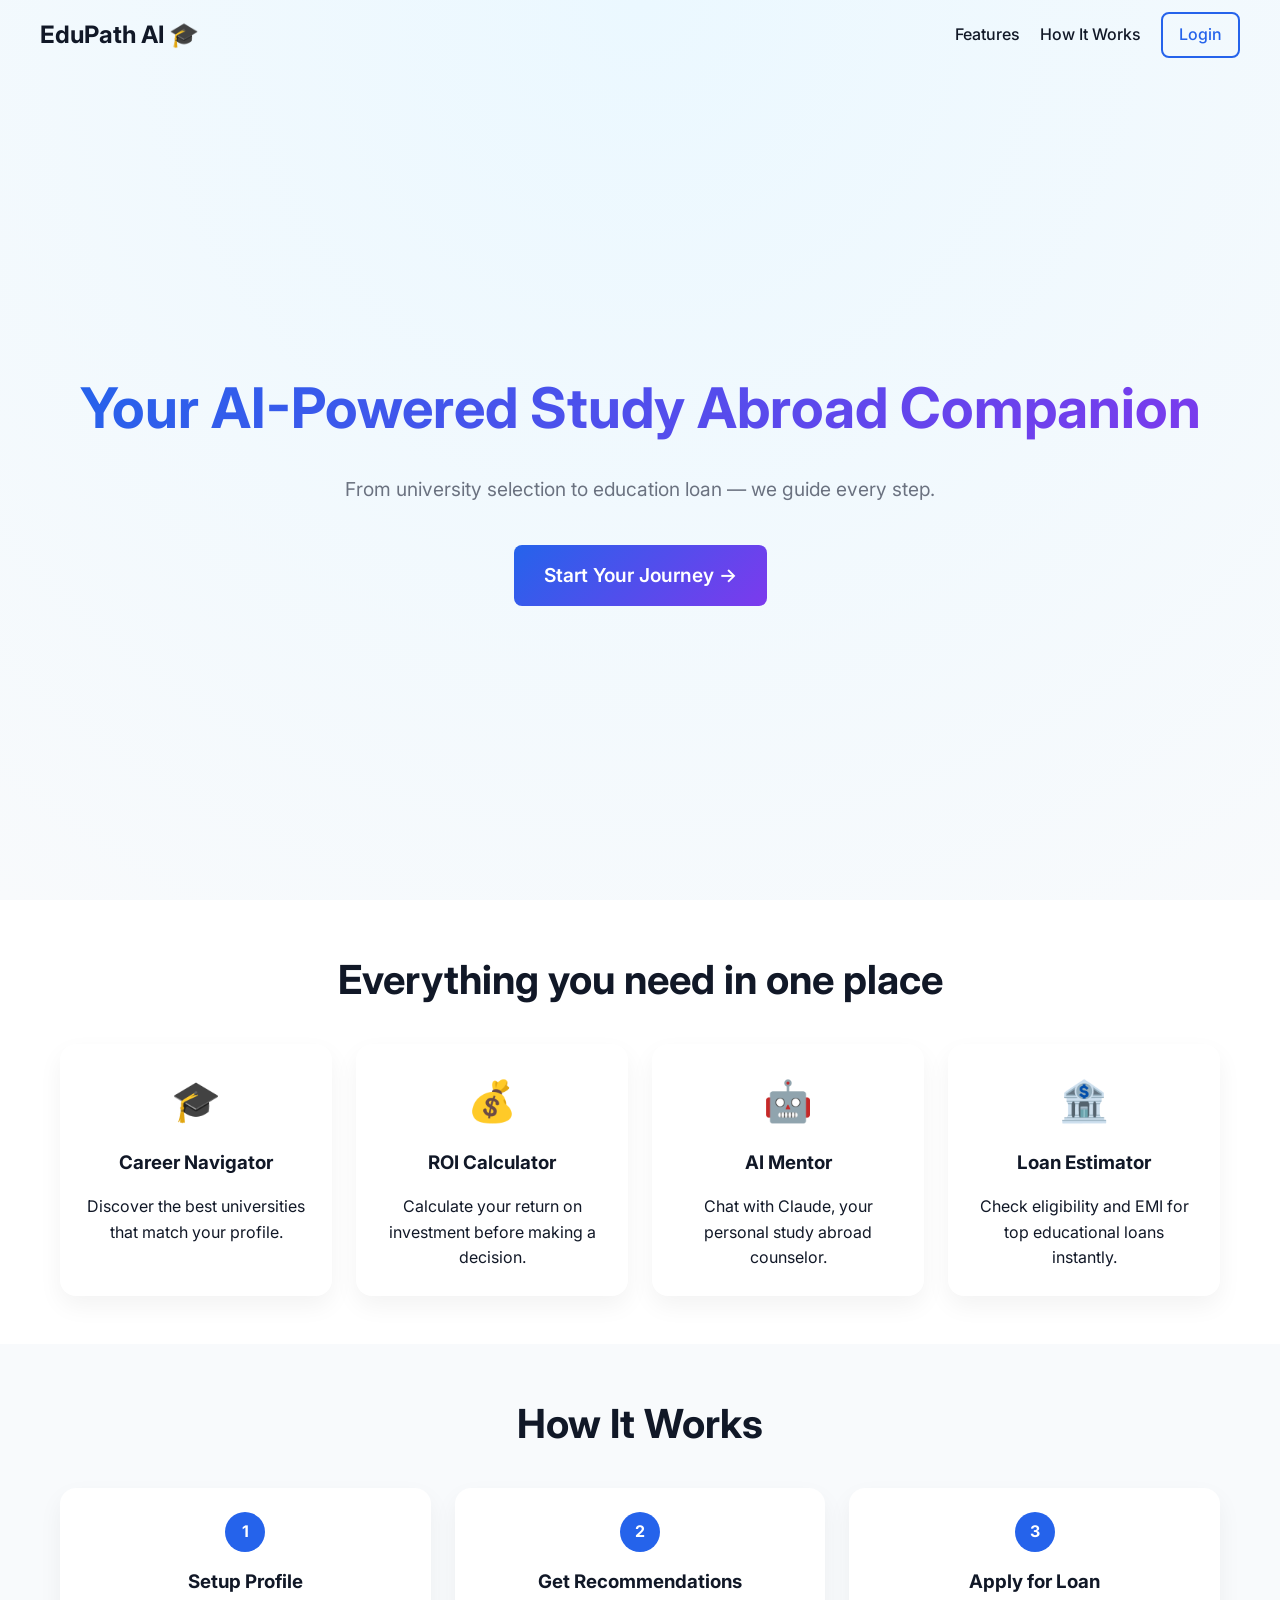
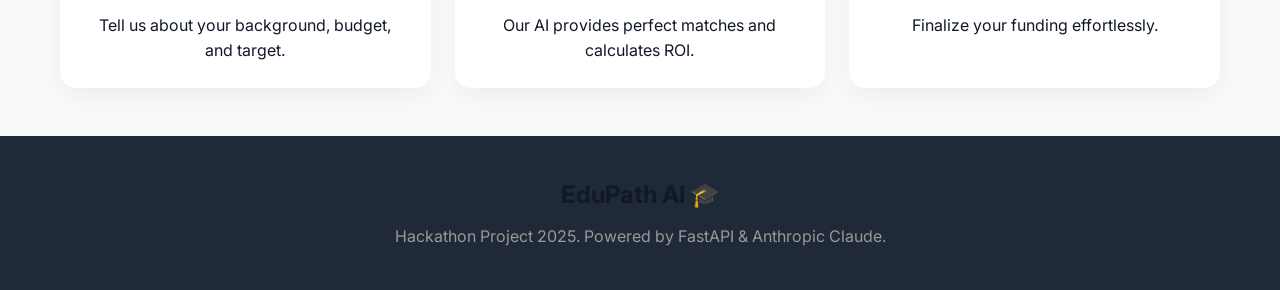
==== frontend/index.html @ 9eb5df13 "Initial commit for Edupath AI hackathon project" ====
<!DOCTYPE html>
<html lang="en">
<head>
    <meta charset="UTF-8">
    <meta name="viewport" content="width=device-width, initial-scale=1.0">
    <title>EduPath AI - Start Your Study Abroad Journey</title>
    <link rel="stylesheet" href="css/style.css">
    <script src="js/auth.js" defer></script>
    <script>
        document.addEventListener("DOMContentLoaded", () => {
            const nav = document.querySelector(".navbar");
            window.addEventListener("scroll", () => {
                if (window.scrollY > 50) nav.classList.add("scrolled");
                else nav.classList.remove("scrolled");
            });

            // If already logged in, change CTA to Dashboard
            if(auth.isLoggedIn()) {
                const startBtn = document.getElementById("startBtn");
                startBtn.innerText = "Go to Dashboard →";
                startBtn.href = "dashboard.html";
            }
        });
    </script>
</head>
<body>

    <nav class="navbar">
        <div class="logo"><h2>EduPath AI 🎓</h2></div>
        <div class="nav-links main-nav">
            <a href="#features">Features</a>
            <a href="#how-it-works">How It Works</a>
            <a href="onboarding.html" class="btn btn-outline" style="padding: 8px 16px;">Login</a>
        </div>
    </nav>

    <section class="hero">
        <div class="container">
            <h1>Your AI-Powered Study Abroad Companion</h1>
            <p>From university selection to education loan — we guide every step.</p>
            <a href="onboarding.html" id="startBtn" class="btn btn-primary" style="font-size: 1.2rem; padding: 15px 30px;">Start Your Journey →</a>
        </div>
    </section>

    <section id="features" class="py-12" style="background: white;">
        <div class="container text-center">
            <h2 class="mb-4" style="font-size: 2.5rem;">Everything you need in one place</h2>
            <div class="grid grid-cols-4 gap-6 mt-8">
                <div class="card glass">
                    <div class="feature-icon">🎓</div>
                    <h3>Career Navigator</h3>
                    <p class="text-muted mt-4">Discover the best universities that match your profile.</p>
                </div>
                <div class="card glass">
                    <div class="feature-icon">💰</div>
                    <h3>ROI Calculator</h3>
                    <p class="text-muted mt-4">Calculate your return on investment before making a decision.</p>
                </div>
                <div class="card glass">
                    <div class="feature-icon">🤖</div>
                    <h3>AI Mentor</h3>
                    <p class="text-muted mt-4">Chat with Claude, your personal study abroad counselor.</p>
                </div>
                <div class="card glass">
                    <div class="feature-icon">🏦</div>
                    <h3>Loan Estimator</h3>
                    <p class="text-muted mt-4">Check eligibility and EMI for top educational loans instantly.</p>
                </div>
            </div>
        </div>
    </section>

    <section id="how-it-works" class="py-12">
        <div class="container text-center">
            <h2 class="mb-4" style="font-size: 2.5rem;">How It Works</h2>
            <div class="grid grid-cols-3 gap-6 mt-8" style="grid-template-columns: repeat(3, 1fr) !important;">
                <div class="card">
                    <div style="width: 40px; height: 40px; border-radius: 50%; background: var(--primary); color: white; display: flex; align-items: center; justify-content: center; margin: 0 auto 15px; font-weight: bold;">1</div>
                    <h3>Setup Profile</h3>
                    <p class="text-muted mt-4">Tell us about your background, budget, and target.</p>
                </div>
                <div class="card">
                    <div style="width: 40px; height: 40px; border-radius: 50%; background: var(--primary); color: white; display: flex; align-items: center; justify-content: center; margin: 0 auto 15px; font-weight: bold;">2</div>
                    <h3>Get Recommendations</h3>
                    <p class="text-muted mt-4">Our AI provides perfect matches and calculates ROI.</p>
                </div>
                <div class="card">
                    <div style="width: 40px; height: 40px; border-radius: 50%; background: var(--primary); color: white; display: flex; align-items: center; justify-content: center; margin: 0 auto 15px; font-weight: bold;">3</div>
                    <h3>Apply for Loan</h3>
                    <p class="text-muted mt-4">Finalize your funding effortlessly.</p>
                </div>
            </div>
        </div>
    </section>

    <footer style="background: var(--dark); color: white; text-align: center; padding: 40px 20px;">
        <div class="container">
            <h2>EduPath AI 🎓</h2>
            <p style="margin-top: 10px; color: #999;">Hackathon Project 2025. Powered by FastAPI & Anthropic Claude.</p>
        </div>
    </footer>

</body>
</html>
---- frontend/css/style.css ----
@import url('https://fonts.googleapis.com/css2?family=Inter:wght@300;400;500;600;700&display=swap');

:root {
  --primary: #2563EB;
  --secondary: #7C3AED;
  --success: #10B981;
  --danger: #EF4444;
  --warning: #F59E0B;
  --dark: #1F2937;
  --light: #F3F4F6;
  --white: #FFFFFF;
  --bg: #F8FAFC;
  --text-main: #111827;
  --text-muted: #6B7280;
}

* {
  box-sizing: border-box;
  margin: 0;
  padding: 0;
  font-family: 'Inter', sans-serif;
}

body {
  background-color: var(--bg);
  color: var(--text-main);
  line-height: 1.6;
}

/* Glassmorphism Classes */
.glass {
  background: rgba(255, 255, 255, 0.7);
  backdrop-filter: blur(12px);
  -webkit-backdrop-filter: blur(12px);
  border: 1px solid rgba(255, 255, 255, 0.3);
  box-shadow: 0 4px 30px rgba(0, 0, 0, 0.05);
}

.card {
  background: var(--white);
  border-radius: 16px;
  padding: 24px;
  box-shadow: 0 10px 25px rgba(0, 0, 0, 0.05);
  transition: transform 0.3s ease, box-shadow 0.3s ease;
}

.card:hover {
  transform: translateY(-5px);
  box-shadow: 0 20px 40px rgba(0, 0, 0, 0.1);
}

/* Typography */
h1, h2, h3, h4 { color: var(--text-main); font-weight: 700; }
a { text-decoration: none; color: inherit; }

/* Buttons */
.btn {
  display: inline-block;
  padding: 12px 24px;
  border-radius: 8px;
  font-weight: 600;
  cursor: pointer;
  border: none;
  transition: all 0.3s ease;
  text-align: center;
}

.btn-primary {
  background: linear-gradient(135deg, var(--primary), var(--secondary));
  color: white;
}

.btn-primary:hover {
  transform: scale(1.05);
  box-shadow: 0 10px 20px rgba(37, 99, 235, 0.3);
}

.btn-outline {
  background: transparent;
  border: 2px solid var(--primary);
  color: var(--primary);
}
.btn-outline:hover {
  background: var(--primary);
  color: white;
}

/* Layout Setup */
.container {
  max-width: 1200px;
  margin: 0 auto;
  padding: 0 20px;
}

.navbar {
  position: fixed;
  top: 0; left: 0; right: 0;
  height: 70px;
  display: flex;
  justify-content: space-between;
  align-items: center;
  z-index: 1000;
  padding: 0 40px;
  transition: all 0.3s ease;
}
.navbar.scrolled {
  background: rgba(255,255,255,0.9);
  backdrop-filter: blur(10px);
  box-shadow: 0 2px 10px rgba(0,0,0,0.05);
}

.nav-links { display: flex; gap: 20px; align-items: center; }
.nav-links a { font-weight: 500; transition: color 0.2s; }
.nav-links a:hover { color: var(--primary); }

.hero {
  min-height: 100vh;
  display: flex;
  align-items: center;
  justify-content: center;
  text-align: center;
  background: radial-gradient(circle at top, #EBF8FF, var(--bg));
  padding-top: 70px;
}

.hero h1 { font-size: 3.5rem; margin-bottom: 20px; background: linear-gradient(135deg, var(--primary), var(--secondary)); -webkit-background-clip: text; -webkit-text-fill-color: transparent;}
.hero p { font-size: 1.2rem; color: var(--text-muted); margin-bottom: 40px;}

/* Utils */
.flex { display: flex; }
.grid { display: grid; }
.grid-cols-2 { grid-template-columns: repeat(2, 1fr); }
.grid-cols-4 { grid-template-columns: repeat(4, 1fr); }
.items-center { align-items: center; }
.justify-between { justify-content: space-between; }
.gap-4 { gap: 1rem; }
.gap-6 { gap: 1.5rem; }
.mt-4 { margin-top: 1rem; }
.mb-4 { margin-bottom: 1rem; }
.mt-8 { margin-top: 2rem; }
.py-12 { padding-top: 3rem; padding-bottom: 3rem; }
.w-full { width: 100%; }
.text-center { text-align: center; }

@media (max-width: 768px) {
  .navbar { padding: 0 20px; }
  .grid-cols-4 { grid-template-columns: 1fr; }
  .grid-cols-2 { grid-template-columns: 1fr; }
  .nav-links.main-nav { display: none; }
  .hero h1 { font-size: 2.5rem; }
}

/* Skeleton Loading */
.skeleton {
  background: #eee;
  background: linear-gradient(110deg, #ececec 8%, #f5f5f5 18%, #ececec 33%);
  border-radius: 5px;
  background-size: 200% 100%;
  animation: 1.5s shine linear infinite;
}
@keyframes shine { to { background-position-x: -200%; } }

/* Forms */
input, select {
  width: 100%;
  padding: 12px;
  border-radius: 8px;
  border: 1px solid #ccc;
  margin-top: 5px;
  font-size: 1rem;
}
input:focus, select:focus {
  outline: none;
  border-color: var(--primary);
  box-shadow: 0 0 0 3px rgba(37,99,235,0.1);
}

label { font-weight: 600; font-size: 0.9rem; color: var(--dark); }

.feature-icon {
  font-size: 2.5rem;
  margin-bottom: 15px;
}

/* Chat UI specific */
.chat-container {
  height: calc(100vh - 120px);
  display: flex;
  flex-direction: column;
}
.chat-messages {
  flex-grow: 1;
  overflow-y: auto;
  padding: 20px;
  display: flex;
  flex-direction: column;
  gap: 15px;
}
.bubble {
  max-width: 80%;
  padding: 12px 18px;
  border-radius: 16px;
  line-height: 1.5;
}
.bubble.user {
  background: var(--primary);
  color: white;
  align-self: flex-end;
  border-bottom-right-radius: 4px;
}
.bubble.ai {
  background: var(--light);
  color: var(--dark);
  align-self: flex-start;
  border-bottom-left-radius: 4px;
}
.chat-input-area {
  padding: 15px 20px;
  background: white;
  border-top: 1px solid #eee;
  display: flex;
  gap: 10px;
}
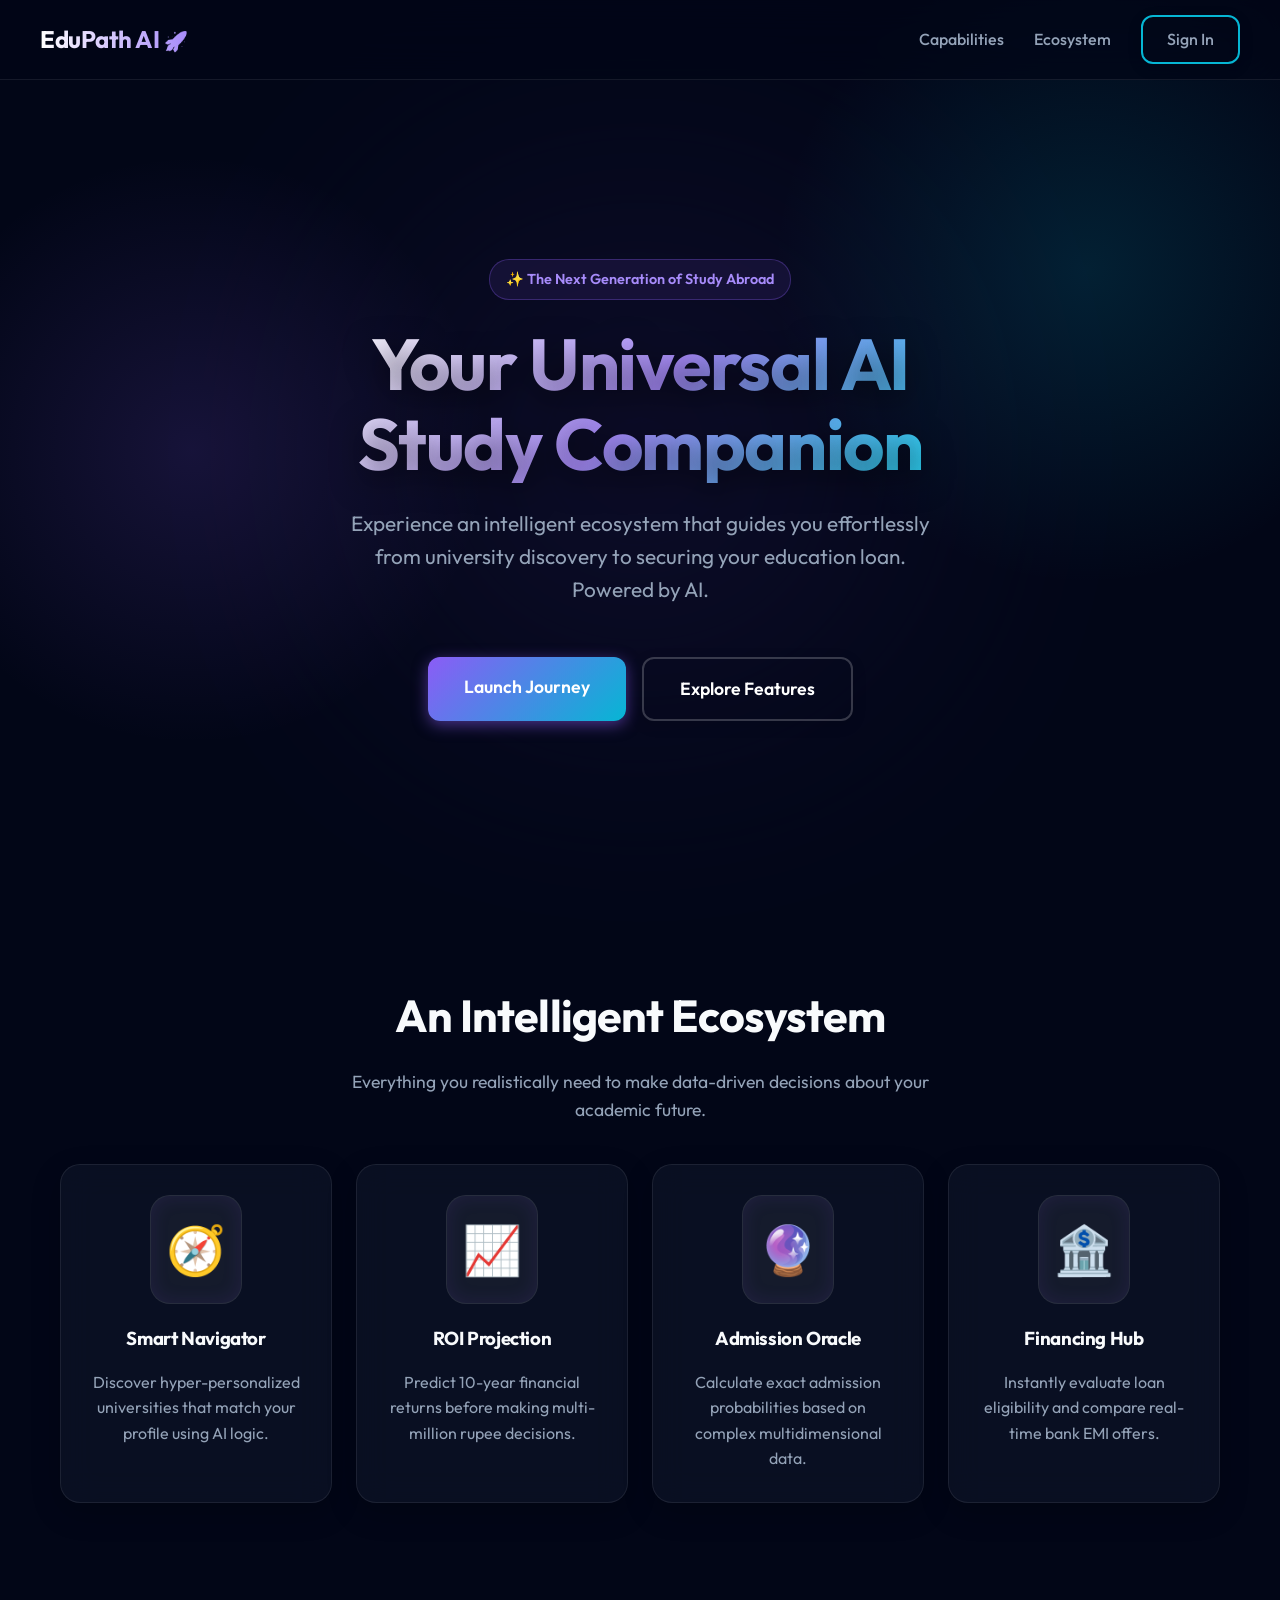
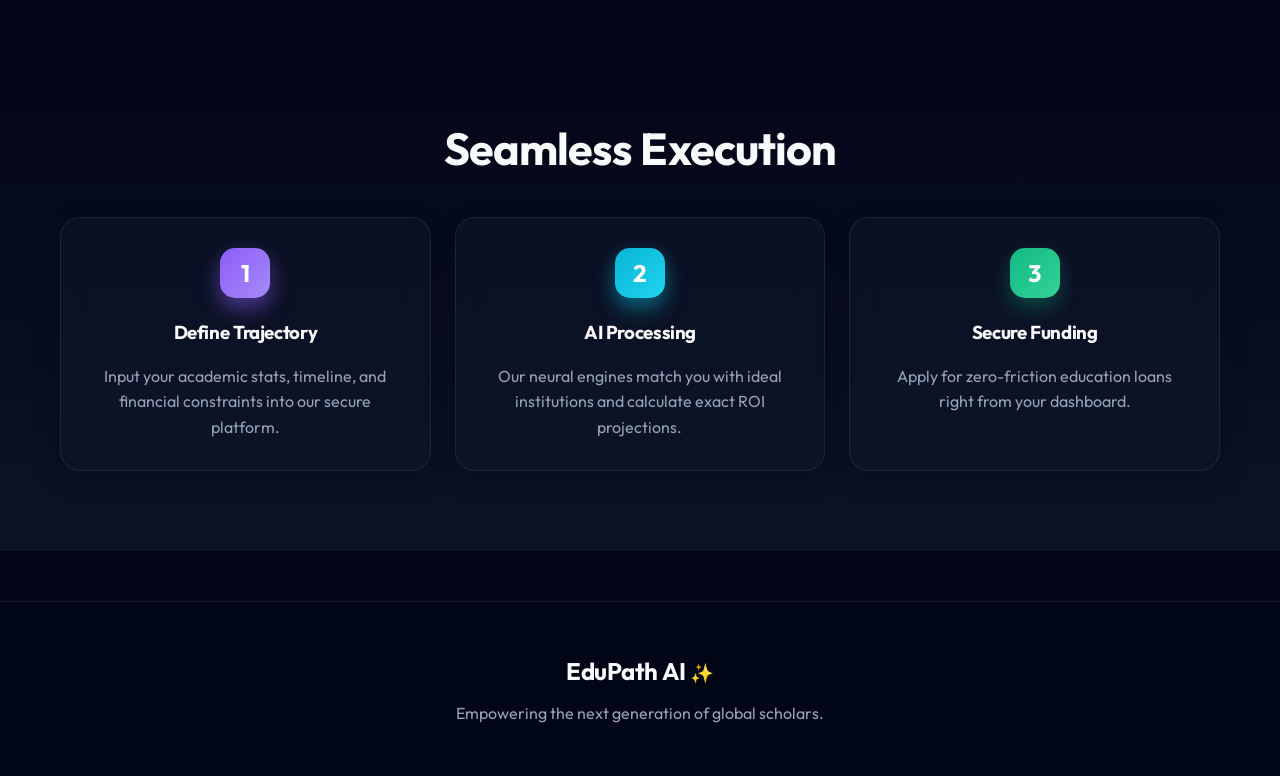
==== commit a597018c: "Refactor UI: Modernize platform with premium Anti-Gravity dark mode theme" ====
--- a/frontend/index.html
+++ b/frontend/index.html
@@ -10,93 +10,110 @@
         document.addEventListener("DOMContentLoaded", () => {
             const nav = document.querySelector(".navbar");
             window.addEventListener("scroll", () => {
-                if (window.scrollY > 50) nav.classList.add("scrolled");
-                else nav.classList.remove("scrolled");
+                if (window.scrollY > 50) nav.style.background = "rgba(2, 6, 23, 0.9)";
+                else nav.style.background = "rgba(2, 6, 23, 0.7)";
             });
 
-            // If already logged in, change CTA to Dashboard
             if(auth.isLoggedIn()) {
                 const startBtn = document.getElementById("startBtn");
                 startBtn.innerText = "Go to Dashboard →";
                 startBtn.href = "dashboard.html";
             }
+
+            // Animate on scroll
+            const observer = new IntersectionObserver(entries => {
+                entries.forEach(entry => {
+                    if(entry.isIntersecting) {
+                        entry.target.classList.add('fade-in');
+                    }
+                });
+            });
+            document.querySelectorAll('.card').forEach(el => observer.observe(el));
         });
     </script>
 </head>
 <body>
 
     <nav class="navbar">
-        <div class="logo"><h2>EduPath AI 🎓</h2></div>
+        <div class="logo"><h2>EduPath AI <span style="font-size:1.2rem">🚀</span></h2></div>
+        <div class="hamburger" onclick="document.querySelector('.main-nav').classList.toggle('show')">☰</div>
         <div class="nav-links main-nav">
-            <a href="#features">Features</a>
-            <a href="#how-it-works">How It Works</a>
-            <a href="onboarding.html" class="btn btn-outline" style="padding: 8px 16px;">Login</a>
+            <a href="#features">Capabilities</a>
+            <a href="#how-it-works">Ecosystem</a>
+            <a href="onboarding.html" class="btn btn-outline" style="padding: 10px 24px;">Sign In</a>
         </div>
     </nav>
 
     <section class="hero">
-        <div class="container">
-            <h1>Your AI-Powered Study Abroad Companion</h1>
-            <p>From university selection to education loan — we guide every step.</p>
-            <a href="onboarding.html" id="startBtn" class="btn btn-primary" style="font-size: 1.2rem; padding: 15px 30px;">Start Your Journey →</a>
+        <div class="container fade-in">
+            <div style="display:inline-block; padding: 8px 16px; background: rgba(139, 92, 246, 0.1); border: 1px solid rgba(139, 92, 246, 0.3); border-radius: 20px; color: #a78bfa; font-weight:600; margin-bottom: 24px; font-size:0.9rem;">
+                ✨ The Next Generation of Study Abroad
+            </div>
+            <h1>Your Universal AI<br>Study Companion</h1>
+            <p>Experience an intelligent ecosystem that guides you effortlessly from university discovery to securing your education loan. Powered by AI.</p>
+            <div class="flex gap-4" style="justify-content:center;">
+                <a href="onboarding.html" id="startBtn" class="btn btn-primary" style="font-size: 1.1rem; padding: 16px 36px;">Launch Journey</a>
+                <a href="#features" class="btn btn-outline" style="font-size: 1.1rem; padding: 16px 36px; border-color: rgba(255,255,255,0.2); color:white;">Explore Features</a>
+            </div>
         </div>
     </section>
 
-    <section id="features" class="py-12" style="background: white;">
+    <section id="features" class="py-12" style="position:relative;">
         <div class="container text-center">
-            <h2 class="mb-4" style="font-size: 2.5rem;">Everything you need in one place</h2>
+            <h2 class="mb-4" style="font-size: 2.8rem;">An Intelligent Ecosystem</h2>
+            <p class="text-muted" style="max-width:600px; margin:0 auto 40px auto; font-size:1.1rem;">Everything you realistically need to make data-driven decisions about your academic future.</p>
             <div class="grid grid-cols-4 gap-6 mt-8">
-                <div class="card glass">
-                    <div class="feature-icon">🎓</div>
-                    <h3>Career Navigator</h3>
-                    <p class="text-muted mt-4">Discover the best universities that match your profile.</p>
+                <div class="card" style="animation-delay: 0.1s;">
+                    <div class="feature-icon">🧭</div>
+                    <h3>Smart Navigator</h3>
+                    <p class="text-muted mt-4">Discover hyper-personalized universities that match your profile using AI logic.</p>
                 </div>
-                <div class="card glass">
-                    <div class="feature-icon">💰</div>
-                    <h3>ROI Calculator</h3>
-                    <p class="text-muted mt-4">Calculate your return on investment before making a decision.</p>
+                <div class="card" style="animation-delay: 0.2s;">
+                    <div class="feature-icon">📈</div>
+                    <h3>ROI Projection</h3>
+                    <p class="text-muted mt-4">Predict 10-year financial returns before making multi-million rupee decisions.</p>
                 </div>
-                <div class="card glass">
-                    <div class="feature-icon">🤖</div>
-                    <h3>AI Mentor</h3>
-                    <p class="text-muted mt-4">Chat with Claude, your personal study abroad counselor.</p>
+                <div class="card" style="animation-delay: 0.3s;">
+                    <div class="feature-icon">🔮</div>
+                    <h3>Admission Oracle</h3>
+                    <p class="text-muted mt-4">Calculate exact admission probabilities based on complex multidimensional data.</p>
                 </div>
-                <div class="card glass">
+                <div class="card" style="animation-delay: 0.4s;">
                     <div class="feature-icon">🏦</div>
-                    <h3>Loan Estimator</h3>
-                    <p class="text-muted mt-4">Check eligibility and EMI for top educational loans instantly.</p>
+                    <h3>Financing Hub</h3>
+                    <p class="text-muted mt-4">Instantly evaluate loan eligibility and compare real-time bank EMI offers.</p>
                 </div>
             </div>
         </div>
     </section>
 
-    <section id="how-it-works" class="py-12">
+    <section id="how-it-works" class="py-12" style="margin-top: 50px; background: linear-gradient(180deg, transparent, rgba(15,23,42,0.8));">
         <div class="container text-center">
-            <h2 class="mb-4" style="font-size: 2.5rem;">How It Works</h2>
-            <div class="grid grid-cols-3 gap-6 mt-8" style="grid-template-columns: repeat(3, 1fr) !important;">
+            <h2 class="mb-4" style="font-size: 2.8rem;">Seamless Execution</h2>
+            <div class="grid grid-cols-3 gap-6 mt-8">
                 <div class="card">
-                    <div style="width: 40px; height: 40px; border-radius: 50%; background: var(--primary); color: white; display: flex; align-items: center; justify-content: center; margin: 0 auto 15px; font-weight: bold;">1</div>
-                    <h3>Setup Profile</h3>
-                    <p class="text-muted mt-4">Tell us about your background, budget, and target.</p>
+                    <div style="width: 50px; height: 50px; border-radius: 15px; background: linear-gradient(135deg, var(--primary), #a78bfa); color: white; display: flex; align-items: center; justify-content: center; margin: 0 auto 20px; font-weight: bold; font-size: 1.5rem; box-shadow: 0 10px 20px var(--primary-glow);">1</div>
+                    <h3>Define Trajectory</h3>
+                    <p class="text-muted mt-4">Input your academic stats, timeline, and financial constraints into our secure platform.</p>
                 </div>
                 <div class="card">
-                    <div style="width: 40px; height: 40px; border-radius: 50%; background: var(--primary); color: white; display: flex; align-items: center; justify-content: center; margin: 0 auto 15px; font-weight: bold;">2</div>
-                    <h3>Get Recommendations</h3>
-                    <p class="text-muted mt-4">Our AI provides perfect matches and calculates ROI.</p>
+                    <div style="width: 50px; height: 50px; border-radius: 15px; background: linear-gradient(135deg, var(--secondary), #22d3ee); color: white; display: flex; align-items: center; justify-content: center; margin: 0 auto 20px; font-weight: bold; font-size: 1.5rem; box-shadow: 0 10px 20px var(--secondary-glow);">2</div>
+                    <h3>AI Processing</h3>
+                    <p class="text-muted mt-4">Our neural engines match you with ideal institutions and calculate exact ROI projections.</p>
                 </div>
                 <div class="card">
-                    <div style="width: 40px; height: 40px; border-radius: 50%; background: var(--primary); color: white; display: flex; align-items: center; justify-content: center; margin: 0 auto 15px; font-weight: bold;">3</div>
-                    <h3>Apply for Loan</h3>
-                    <p class="text-muted mt-4">Finalize your funding effortlessly.</p>
+                    <div style="width: 50px; height: 50px; border-radius: 15px; background: linear-gradient(135deg, var(--success), #34d399); color: white; display: flex; align-items: center; justify-content: center; margin: 0 auto 20px; font-weight: bold; font-size: 1.5rem; box-shadow: 0 10px 20px rgba(16,185,129,0.3);">3</div>
+                    <h3>Secure Funding</h3>
+                    <p class="text-muted mt-4">Apply for zero-friction education loans right from your dashboard.</p>
                 </div>
             </div>
         </div>
     </section>
 
-    <footer style="background: var(--dark); color: white; text-align: center; padding: 40px 20px;">
+    <footer style="border-top: 1px solid var(--glass-border); text-align: center; padding: 50px 20px; margin-top: 50px; background: rgba(2,6,23,0.9);">
         <div class="container">
-            <h2>EduPath AI 🎓</h2>
-            <p style="margin-top: 10px; color: #999;">Hackathon Project 2025. Powered by FastAPI & Anthropic Claude.</p>
+            <h2 style="font-size:1.5rem; margin-bottom:10px;">EduPath AI <span style="font-size:1.2rem">✨</span></h2>
+            <p style="color: var(--text-muted);">Empowering the next generation of global scholars.</p>
         </div>
     </footer>
 
--- a/frontend/css/style.css
+++ b/frontend/css/style.css
@@ -1,88 +1,139 @@
-@import url('https://fonts.googleapis.com/css2?family=Inter:wght@300;400;500;600;700&display=swap');
+@import url('https://fonts.googleapis.com/css2?family=Outfit:wght@300;400;500;600;700&display=swap');
 
 :root {
-  --primary: #2563EB;
-  --secondary: #7C3AED;
+  --primary: #8B5CF6;
+  --primary-glow: rgba(139, 92, 246, 0.5);
+  --secondary: #06B6D4;
+  --secondary-glow: rgba(6, 182, 212, 0.5);
   --success: #10B981;
   --danger: #EF4444;
   --warning: #F59E0B;
-  --dark: #1F2937;
-  --light: #F3F4F6;
-  --white: #FFFFFF;
-  --bg: #F8FAFC;
-  --text-main: #111827;
-  --text-muted: #6B7280;
+  --dark: #09090b;
+  --light: #1e293b;
+  --white: #ffffff;
+  --bg: #020617;
+  --text-main: #f8fafc;
+  --text-muted: #94a3b8;
+  --glass-bg: rgba(15, 23, 42, 0.6);
+  --glass-border: rgba(255, 255, 255, 0.08);
 }
 
 * {
   box-sizing: border-box;
   margin: 0;
   padding: 0;
-  font-family: 'Inter', sans-serif;
+  font-family: 'Outfit', sans-serif;
 }
 
 body {
   background-color: var(--bg);
+  background-image: 
+    radial-gradient(circle at 15% 50%, rgba(139, 92, 246, 0.15) 0%, transparent 25%),
+    radial-gradient(circle at 85% 30%, rgba(6, 182, 212, 0.15) 0%, transparent 25%);
+  background-attachment: fixed;
   color: var(--text-main);
   line-height: 1.6;
+  overflow-x: hidden;
 }
 
 /* Glassmorphism Classes */
 .glass {
-  background: rgba(255, 255, 255, 0.7);
-  backdrop-filter: blur(12px);
-  -webkit-backdrop-filter: blur(12px);
-  border: 1px solid rgba(255, 255, 255, 0.3);
-  box-shadow: 0 4px 30px rgba(0, 0, 0, 0.05);
+  background: var(--glass-bg);
+  backdrop-filter: blur(16px);
+  -webkit-backdrop-filter: blur(16px);
+  border: 1px solid var(--glass-border);
+  box-shadow: 0 8px 32px rgba(0, 0, 0, 0.2);
 }
 
 .card {
-  background: var(--white);
-  border-radius: 16px;
-  padding: 24px;
-  box-shadow: 0 10px 25px rgba(0, 0, 0, 0.05);
-  transition: transform 0.3s ease, box-shadow 0.3s ease;
+  background: var(--glass-bg);
+  backdrop-filter: blur(16px);
+  -webkit-backdrop-filter: blur(16px);
+  border: 1px solid var(--glass-border);
+  border-radius: 20px;
+  padding: 30px;
+  box-shadow: 0 10px 30px rgba(0, 0, 0, 0.2);
+  transition: transform 0.4s cubic-bezier(0.175, 0.885, 0.32, 1.275), box-shadow 0.4s ease, border-color 0.4s ease;
+  position: relative;
+  overflow: hidden;
+}
+
+.card::before {
+  content: '';
+  position: absolute;
+  top: 0;
+  left: -100%;
+  width: 50%;
+  height: 100%;
+  background: linear-gradient(to right, transparent, rgba(255, 255, 255, 0.05), transparent);
+  transform: skewX(-20deg);
+  transition: all 0.6s ease;
+}
+
+.card:hover::before {
+  left: 150%;
 }
 
 .card:hover {
-  transform: translateY(-5px);
-  box-shadow: 0 20px 40px rgba(0, 0, 0, 0.1);
+  transform: translateY(-8px);
+  border-color: rgba(255, 255, 255, 0.2);
+  box-shadow: 0 20px 40px rgba(0, 0, 0, 0.4), 0 0 20px var(--primary-glow);
 }
 
 /* Typography */
-h1, h2, h3, h4 { color: var(--text-main); font-weight: 700; }
+h1, h2, h3, h4 { color: var(--text-main); font-weight: 700; letter-spacing: -0.02em; }
 a { text-decoration: none; color: inherit; }
 
 /* Buttons */
 .btn {
   display: inline-block;
-  padding: 12px 24px;
-  border-radius: 8px;
+  padding: 14px 28px;
+  border-radius: 12px;
   font-weight: 600;
   cursor: pointer;
   border: none;
   transition: all 0.3s ease;
   text-align: center;
+  position: relative;
+  overflow: hidden;
+  z-index: 1;
 }
 
 .btn-primary {
   background: linear-gradient(135deg, var(--primary), var(--secondary));
   color: white;
+  box-shadow: 0 4px 15px var(--primary-glow);
+}
+
+.btn-primary::after {
+  content: '';
+  position: absolute;
+  top: 0; left: 0; width: 100%; height: 100%;
+  background: linear-gradient(135deg, var(--secondary), var(--primary));
+  z-index: -1;
+  transition: opacity 0.3s ease;
+  opacity: 0;
+}
+
+.btn-primary:hover::after {
+  opacity: 1;
 }
 
 .btn-primary:hover {
   transform: scale(1.05);
-  box-shadow: 0 10px 20px rgba(37, 99, 235, 0.3);
+  box-shadow: 0 10px 25px var(--secondary-glow);
 }
 
 .btn-outline {
   background: transparent;
-  border: 2px solid var(--primary);
-  color: var(--primary);
+  border: 2px solid var(--secondary);
+  color: var(--secondary);
+  box-shadow: 0 4px 15px rgba(0,0,0,0.1);
 }
 .btn-outline:hover {
-  background: var(--primary);
-  color: white;
+  background: var(--secondary);
+  color: white;
+  box-shadow: 0 4px 20px var(--secondary-glow);
 }
 
 /* Layout Setup */
@@ -95,23 +146,33 @@
 .navbar {
   position: fixed;
   top: 0; left: 0; right: 0;
-  height: 70px;
+  height: 80px;
   display: flex;
   justify-content: space-between;
   align-items: center;
   z-index: 1000;
   padding: 0 40px;
-  transition: all 0.3s ease;
-}
-.navbar.scrolled {
-  background: rgba(255,255,255,0.9);
-  backdrop-filter: blur(10px);
-  box-shadow: 0 2px 10px rgba(0,0,0,0.05);
-}
-
-.nav-links { display: flex; gap: 20px; align-items: center; }
-.nav-links a { font-weight: 500; transition: color 0.2s; }
-.nav-links a:hover { color: var(--primary); }
+  transition: all 0.4s ease;
+  background: rgba(2, 6, 23, 0.7);
+  backdrop-filter: blur(20px);
+  border-bottom: 1px solid var(--glass-border);
+}
+
+.logo {
+  position: relative;
+}
+
+.logo h2 {
+  background: linear-gradient(to right, #fff, #a78bfa);
+  -webkit-background-clip: text;
+  -webkit-text-fill-color: transparent;
+  font-size: 1.5rem;
+}
+
+.nav-links { display: flex; gap: 30px; align-items: center; }
+.hamburger { display: none; font-size: 1.8rem; cursor: pointer; color: white; }
+.nav-links a { font-weight: 500; transition: color 0.3s, text-shadow 0.3s; color: var(--text-muted); }
+.nav-links a:hover, .nav-links a.active { color: white; text-shadow: 0 0 10px rgba(255,255,255,0.5); }
 
 .hero {
   min-height: 100vh;
@@ -119,17 +180,41 @@
   align-items: center;
   justify-content: center;
   text-align: center;
-  background: radial-gradient(circle at top, #EBF8FF, var(--bg));
-  padding-top: 70px;
-}
-
-.hero h1 { font-size: 3.5rem; margin-bottom: 20px; background: linear-gradient(135deg, var(--primary), var(--secondary)); -webkit-background-clip: text; -webkit-text-fill-color: transparent;}
-.hero p { font-size: 1.2rem; color: var(--text-muted); margin-bottom: 40px;}
+  padding-top: 80px;
+  position: relative;
+}
+
+.hero::after {
+  content: '';
+  position: absolute;
+  width: 400px;
+  height: 400px;
+  background: var(--primary);
+  filter: blur(150px);
+  border-radius: 50%;
+  opacity: 0.15;
+  top: 50%;
+  left: 50%;
+  transform: translate(-50%, -50%);
+  z-index: -1;
+}
+
+.hero h1 { 
+  font-size: 4.5rem; 
+  margin-bottom: 24px; 
+  background: linear-gradient(135deg, #fff 0%, #a78bfa 50%, #22d3ee 100%); 
+  -webkit-background-clip: text; 
+  -webkit-text-fill-color: transparent;
+  line-height: 1.1;
+  text-shadow: 0 10px 30px rgba(0,0,0,0.5);
+}
+.hero p { font-size: 1.3rem; color: var(--text-muted); margin-bottom: 50px; max-width: 600px; margin-left: auto; margin-right: auto;}
 
 /* Utils */
 .flex { display: flex; }
 .grid { display: grid; }
 .grid-cols-2 { grid-template-columns: repeat(2, 1fr); }
+.grid-cols-3 { grid-template-columns: repeat(3, 1fr); }
 .grid-cols-4 { grid-template-columns: repeat(4, 1fr); }
 .items-center { align-items: center; }
 .justify-between { justify-content: space-between; }
@@ -138,48 +223,66 @@
 .mt-4 { margin-top: 1rem; }
 .mb-4 { margin-bottom: 1rem; }
 .mt-8 { margin-top: 2rem; }
-.py-12 { padding-top: 3rem; padding-bottom: 3rem; }
+.py-12 { padding-top: 5rem; padding-bottom: 5rem; }
 .w-full { width: 100%; }
 .text-center { text-align: center; }
+.text-muted { color: var(--text-muted); }
 
 @media (max-width: 768px) {
   .navbar { padding: 0 20px; }
   .grid-cols-4 { grid-template-columns: 1fr; }
+  .grid-cols-3 { grid-template-columns: 1fr; }
   .grid-cols-2 { grid-template-columns: 1fr; }
-  .nav-links.main-nav { display: none; }
-  .hero h1 { font-size: 2.5rem; }
+  .hamburger { display: block; }
+  .nav-links.main-nav { display: none; position: absolute; top: 80px; left: 0; right: 0; background: rgba(2,6,23,0.95); backdrop-filter: blur(20px); flex-direction: column; padding: 30px; border-bottom: 1px solid var(--glass-border); }
+  .nav-links.main-nav.show { display: flex; }
+  .hero h1 { font-size: 3rem; }
 }
 
 /* Skeleton Loading */
 .skeleton {
-  background: #eee;
-  background: linear-gradient(110deg, #ececec 8%, #f5f5f5 18%, #ececec 33%);
-  border-radius: 5px;
+  background: linear-gradient(110deg, #1e293b 8%, #334155 18%, #1e293b 33%);
+  border-radius: 12px;
   background-size: 200% 100%;
-  animation: 1.5s shine linear infinite;
+  animation: 1.5s shine cubic-bezier(0.4, 0, 0.2, 1) infinite;
+  border: 1px solid var(--glass-border);
 }
 @keyframes shine { to { background-position-x: -200%; } }
 
 /* Forms */
 input, select {
   width: 100%;
-  padding: 12px;
-  border-radius: 8px;
-  border: 1px solid #ccc;
-  margin-top: 5px;
+  padding: 14px 18px;
+  border-radius: 12px;
+  border: 1px solid var(--glass-border);
+  background: rgba(15, 23, 42, 0.5);
+  margin-top: 8px;
   font-size: 1rem;
+  color: white;
+  transition: all 0.3s;
 }
 input:focus, select:focus {
   outline: none;
   border-color: var(--primary);
-  box-shadow: 0 0 0 3px rgba(37,99,235,0.1);
-}
-
-label { font-weight: 600; font-size: 0.9rem; color: var(--dark); }
+  box-shadow: 0 0 0 4px rgba(139, 92, 246, 0.2);
+  background: rgba(30, 41, 59, 0.8);
+}
+option {
+  background: var(--dark);
+  color: white;
+}
+
+label { font-weight: 500; font-size: 0.95rem; color: var(--text-muted); }
 
 .feature-icon {
-  font-size: 2.5rem;
-  margin-bottom: 15px;
+  font-size: 3rem;
+  margin-bottom: 20px;
+  display: inline-block;
+  padding: 15px;
+  background: rgba(255,255,255,0.05);
+  border-radius: 20px;
+  border: 1px solid var(--glass-border);
+  box-shadow: inset 0 0 20px rgba(139, 92, 246, 0.1);
 }
 
 /* Chat UI specific */
@@ -187,6 +290,8 @@
   height: calc(100vh - 120px);
   display: flex;
   flex-direction: column;
+  background: transparent !important;
+  box-shadow: none !important;
 }
 .chat-messages {
   flex-grow: 1;
@@ -194,30 +299,90 @@
   padding: 20px;
   display: flex;
   flex-direction: column;
-  gap: 15px;
+  gap: 20px;
 }
 .bubble {
   max-width: 80%;
-  padding: 12px 18px;
-  border-radius: 16px;
-  line-height: 1.5;
+  padding: 16px 22px;
+  border-radius: 20px;
+  line-height: 1.6;
+  font-size: 1.05rem;
+  box-shadow: 0 4px 15px rgba(0,0,0,0.1);
+  position: relative;
 }
 .bubble.user {
-  background: var(--primary);
+  background: linear-gradient(135deg, var(--primary), #a78bfa);
   color: white;
   align-self: flex-end;
   border-bottom-right-radius: 4px;
 }
 .bubble.ai {
-  background: var(--light);
-  color: var(--dark);
+  background: var(--glass-bg);
+  backdrop-filter: blur(16px);
+  border: 1px solid var(--glass-border);
+  color: var(--text-main);
   align-self: flex-start;
   border-bottom-left-radius: 4px;
 }
 .chat-input-area {
-  padding: 15px 20px;
-  background: white;
-  border-top: 1px solid #eee;
-  display: flex;
-  gap: 10px;
-}
+  padding: 20px;
+  background: var(--glass-bg);
+  backdrop-filter: blur(16px);
+  border-top: 1px solid var(--glass-border);
+  border-radius: 20px;
+  margin-bottom: 20px;
+  display: flex;
+  gap: 15px;
+}
+
+/* Scrollbar */
+::-webkit-scrollbar { width: 8px; height: 8px; }
+::-webkit-scrollbar-track { background: var(--bg); }
+::-webkit-scrollbar-thumb { background: var(--light); border-radius: 4px; }
+::-webkit-scrollbar-thumb:hover { background: var(--primary); }
+
+/* Range Sliders */
+input[type=range] {
+  -webkit-appearance: none;
+  background: rgba(255,255,255,0.1);
+  height: 8px;
+  border-radius: 4px;
+  outline: none;
+  padding: 0;
+  border: none;
+}
+input[type=range]::-webkit-slider-thumb {
+  -webkit-appearance: none;
+  appearance: none;
+  width: 24px;
+  height: 24px;
+  border-radius: 50%;
+  background: var(--secondary);
+  cursor: pointer;
+  box-shadow: 0 0 10px var(--secondary-glow);
+  transition: transform 0.2s;
+}
+input[type=range]::-webkit-slider-thumb:hover {
+  transform: scale(1.2);
+}
+
+/* Badge */
+.badge {
+  background: rgba(16, 185, 129, 0.2);
+  color: var(--success);
+  padding: 6px 12px;
+  border-radius: 20px;
+  font-size: 0.85rem;
+  font-weight: 600;
+  border: 1px solid rgba(16, 185, 129, 0.3);
+}
+
+/* Table */
+table { width: 100%; border-collapse: collapse; margin-top: 20px; }
+th, td { padding: 15px; text-align: left; border-bottom: 1px solid var(--glass-border); color: white; }
+th { background: rgba(255,255,255,0.05); font-weight: 600; color: var(--secondary); }
+tr:hover td { background: rgba(255,255,255,0.02); }
+
+/* Animation Utils */
+.fade-in { animation: fadeIn 0.8s ease forwards; opacity: 0; transform: translateY(20px); }
+@keyframes fadeIn { to { opacity: 1; transform: translateY(0); } }
